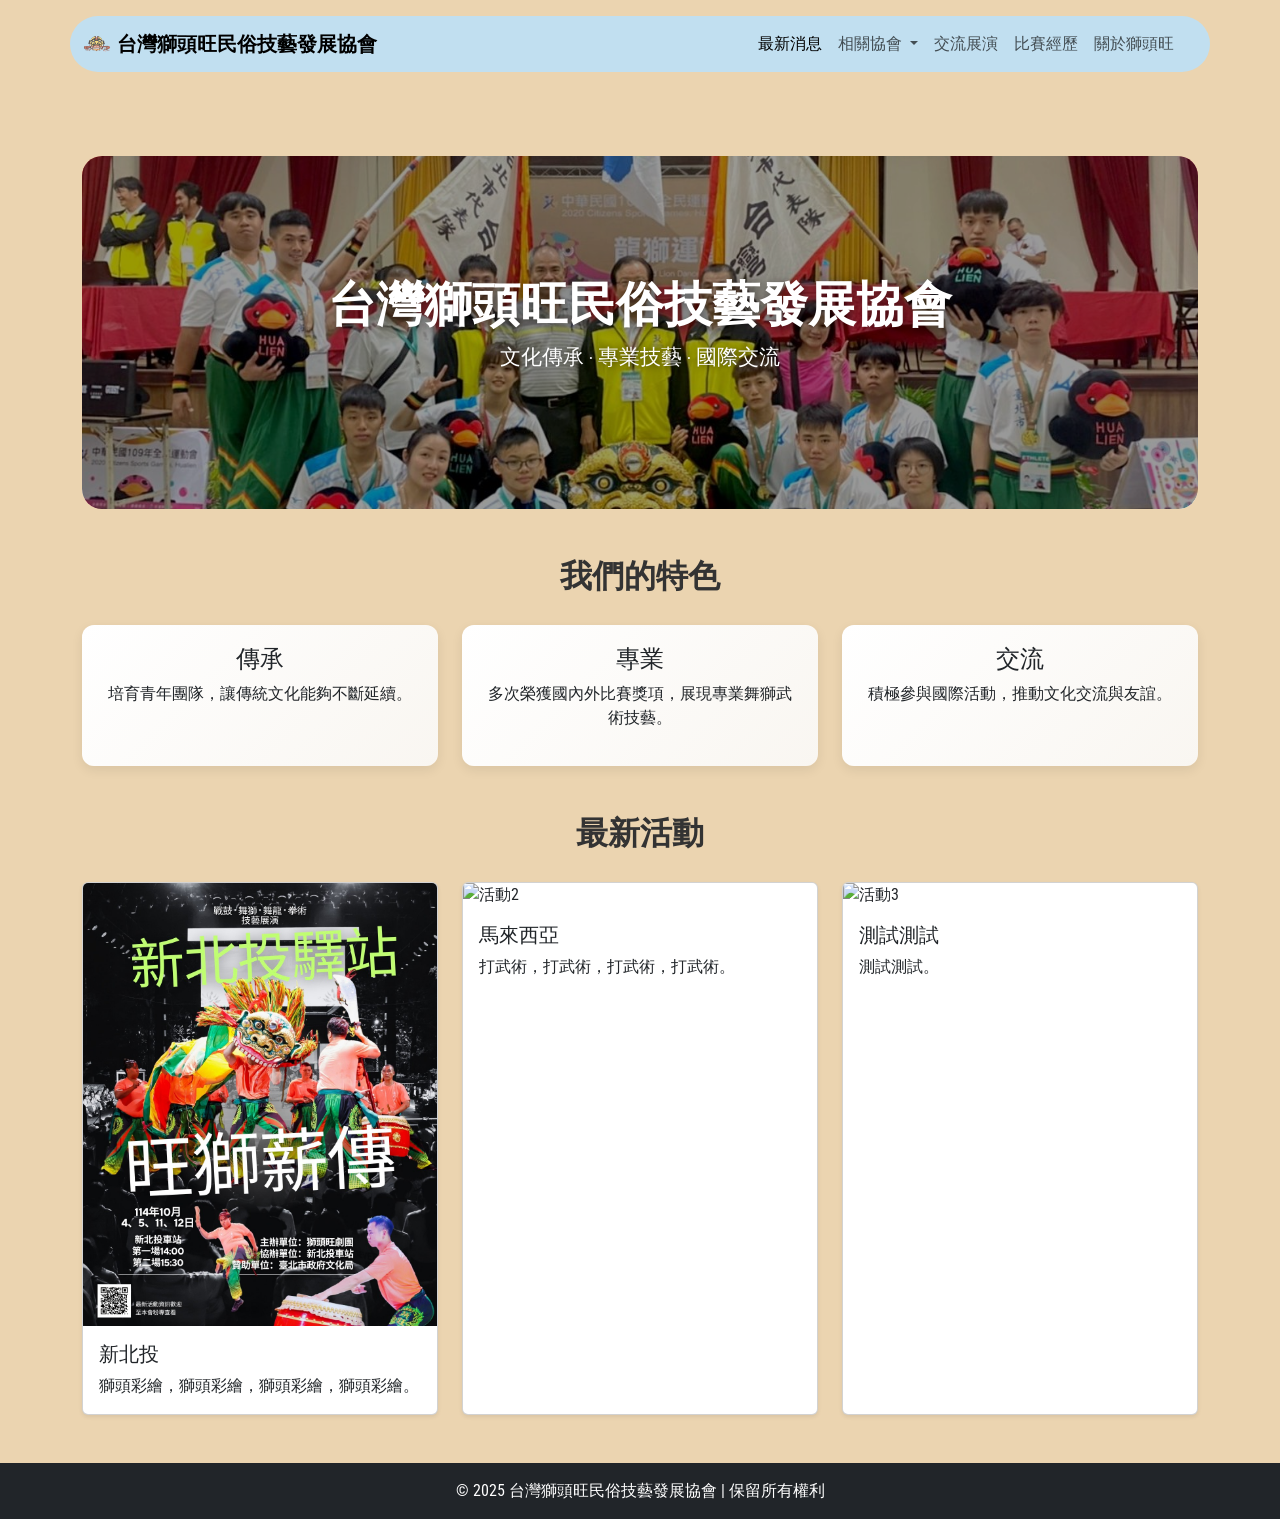
==== index.html @ 50d02a71 "first" ====
<!DOCTYPE html>
<html lang="zh">
<head>
    <meta charset="UTF-8">
    <meta name="viewport" content="width=device-width, initial-scale=1.0">
    <title>獅頭旺</title>

    <!-- Bootstrap -->
    <link href="https://cdn.jsdelivr.net/npm/bootstrap@5.3.0-alpha1/dist/css/bootstrap.min.css" rel="stylesheet"
        integrity="sha384-GLhlTQ8iRABdZLl6O3oVMWSktQOp6b7In1Zl3/Jr59b6EGGoI1aFkw7cmDA6j6gD" crossorigin="anonymous">
    <script src="https://cdn.jsdelivr.net/npm/bootstrap@5.3.0-alpha1/dist/js/bootstrap.bundle.min.js"
        integrity="sha384-w76AqPfDkMBDXo30jS1Sgez6pr3x5MlQ1ZAGC+nuZB+EYdgRZgiwxhTBTkF7CXvN"
        crossorigin="anonymous"></script>

    <link rel="stylesheet" href="lion.css">
    <link href="https://fonts.googleapis.com/css2?family=Roboto+Condensed:wght@400;700&display=swap" rel="stylesheet">

</head>
<body style="background-color: #ebd4b0; padding-top: 0px;">
<nav class="navbar navbar-light fixed-top navbar-expand-lg rounded-pill container mt-3" style="background-color: #C1DFF0;">
    <div class="container-fluid">
        <a class="navbar-brand fw-bold" href="index.html">
            <img src="lion.png" alt="" width="30" height="24" class="d-inline-block align-text-top">
            台灣獅頭旺民俗技藝發展協會
        </a>

        <button class="navbar-toggler" type="button" data-bs-toggle="offcanvas" data-bs-target="#offcanvasNavbar" aria-controls="offcanvasNavbar">
            <span class="navbar-toggler-icon"></span>
        </button>

        <div class="offcanvas offcanvas-end" tabindex="-1" id="offcanvasNavbar" aria-labelledby="offcanvasNavbarLabel">
            <div class="offcanvas-header">
                <h5 class="offcanvas-title" id="offcanvasNavbarLabel">台灣獅頭旺民俗技藝發展協會</h5>
                <button type="button" class="btn-close text-reset" data-bs-dismiss="offcanvas" aria-label="Close"></button>
            </div>

            <div class="offcanvas-body">
                <ul class="navbar-nav justify-content-end flex-grow-1 pe-3">
                <li class="nav-item">
                    <a class="nav-link active" aria-current="page" href="index.html">最新消息</a>
                </li>
                <li class="nav-item dropdown">
                    <a class="nav-link dropdown-toggle" href="#" id="offcanvasNavbarDropdown" role="button" data-bs-toggle="dropdown" aria-expanded="false">
                    相關協會
                    </a>
                    <ul class="dropdown-menu" aria-labelledby="offcanvasNavbarDropdown">
                        <li><a class="dropdown-item" href="https://grouptw.moi.gov.tw/SearchGroup?size=10&page=1&IsQuery=true&tab=little&Q_Name=%E4%B8%AD%E8%8F%AF%E5%8F%B0%E5%8C%97%E4%BA%94%E7%A5%96%E6%8B%B3%E5%8D%94%E6%9C%83&Q_Type=%E7%A4%BE%E6%9C%83%E5%9C%98%E9%AB%94" target="_blank">中華台北五祖拳協會</a></li>
                        <li><a class="dropdown-item" href="https://grouptw.moi.gov.tw/SearchGroup?size=10&page=1&IsQuery=true&tab=little&Q_Name=%E4%B8%AD%E8%8F%AF%E9%9D%92%E5%B9%B4%E6%8A%80%E8%97%9D%E4%BF%83%E9%80%B2%E6%9C%83&Q_Type=%E7%A4%BE%E6%9C%83%E5%9C%98%E9%AB%94" target="_blank">中華青年技藝促進會</a></li>
                        <li><a class="dropdown-item" href="https://map.dosw.gov.taipei/taipeiWelfare_map/all_new/corporation_map.aspx#">台北市客家獅技藝協會</a></li>
                        <li><a class="dropdown-item" href="https://btsp.tw/" target="_blank">台北市北投區體育會國術委員會</a></li>
                        <li><a class="dropdown-item" href="https://btsp.tw/" target="_blank">台北市北投區體育會龍獅武術運動委員會</a></li>
                        <li><a class="dropdown-item" href="https://eculture.gov.taipei/groups/zh-tw/groupdata/186" target="_blank">獅頭旺劇團</a></li>
                    <!-- <li><hr class="dropdown-divider"></li> -->
                    </ul>
                </li>
                <li class="nav-item">
                    <a class="nav-link" href="event.html">交流展演</a>
                </li>
                <li class="nav-item">
                    <a class="nav-link" href="contest.html">比賽經歷</a>
                </li>
                <li class="nav-item">
                    <a class="nav-link" href="about.html">關於獅頭旺</a>
                </li>
                </ul>
                <!-- <form class="d-flex">
                <input class="form-control me-2" type="search" placeholder="Search" aria-label="Search">
                <button class="btn btn-outline-success" type="submit">Search</button>
                </form> -->
            </div>

        </div>

    </div>
</nav>

<!-- Hero 區 -->
<div class="container my-5 pt-5">
    <div class="hero">
        <h1>台灣獅頭旺民俗技藝發展協會</h1>
        <p>文化傳承 ‧ 專業技藝 ‧ 國際交流</p>
        <!-- <a href="#about" class="btn btn-warning mt-3">了解更多</a> -->
    </div>
</div>

<!-- 三大特色 -->
<div class="container my-5">
    <h2 class="section-title text-center">我們的特色</h2>
    <div class="row g-4">
        <div class="col-md-4">
            <div class="feature-card h-100 text-center">
                <h4>傳承</h4>
                <p>培育青年團隊，讓傳統文化能夠不斷延續。</p>
            </div>
        </div>
        <div class="col-md-4">
            <div class="feature-card h-100 text-center">
                <h4>專業</h4>
                <p>多次榮獲國內外比賽獎項，展現專業舞獅武術技藝。</p>
            </div>
        </div>
        <div class="col-md-4">
            <div class="feature-card h-100 text-center">
                <h4>交流</h4>
                <p>積極參與國際活動，推動文化交流與友誼。</p>
            </div>
        </div>
    </div>
</div>

<!-- 最新活動 -->
<div class="container my-5">
    <h2 class="section-title text-center">最新活動</h2>
    <div class="row g-4">
        <div class="col-md-4">
            <div class="card h-100 shadow-sm">
                <img src="10m.jpg" class="card-img-top" alt="活動1">
                <div class="card-body">
                    <h5 class="card-title">新北投</h5>
                    <p class="card-text">獅頭彩繪，獅頭彩繪，獅頭彩繪，獅頭彩繪。</p>
                </div>
            </div>
        </div>
        <div class="col-md-4">
            <div class="card h-100 shadow-sm">
                <img src="event2.jpg" class="card-img-top" alt="活動2">
                <div class="card-body">
                    <h5 class="card-title">馬來西亞</h5>
                    <p class="card-text">打武術，打武術，打武術，打武術。</p>
                </div>
            </div>
        </div>
        <div class="col-md-4">
            <div class="card h-100 shadow-sm">
                <img src="event3.jpg" class="card-img-top" alt="活動3">
                <div class="card-body">
                    <h5 class="card-title">測試測試</h5>
                    <p class="card-text">測試測試。</p>
                </div>
            </div>
        </div>
    </div>
</div>

    <!-- <div class="album py-5 bg-light">
        <div class="container">

            <div class="row row-cols-1 row-cols-sm-2 row-cols-md-3 g-3">
                <div class="col">
                    <div class="card shadow-sm h-100">
                        <svg class="bd-placeholder-img card-img-top" width="100%" height="225" xmlns="http://www.w3.org/2000/svg" role="img" aria-label="Placeholder: Thumbnail" preserveAspectRatio="xMidYMid slice" focusable="false">
                            <title>敬請期待</title>
                            <rect width="100%" height="100%" fill="#55595c"/>
                            <text x="50%" y="50%" fill="#eceeef" dy=".3em">敬請期待</text>
                        </svg>

                        <div class="card-body">
                            <p class="card-text">測試中</p>
                            <div class="d-flex justify-content-between align-items-center">
                                <div class="btn-group">
                                    <a href="https://www.facebook.com/taiwanlionassociation" target="_blank" class="btn btn-primary">fb</a>
                                    <a href="https://www.instagram.com/hungwending66?utm_source=ig_web_button_share_sheet&igsh=NXcxdjkwZXE1Zjk=" target="_blank" class="btn btn-danger">ig</a>
                                </div>
                                <small class="text-muted">測試</small>
                            </div>
                        </div>
                    </div>
                </div>
                <div class="col">
                    <div class="card shadow-sm  h-100">
                        <img src="10m.jpg" class="card-img-top" alt="Thumbnail">

                        <div class="card-body">
                            <p class="card-text">
                                相揪來弄獅啦!!<br>
                                10月4日 (星期六)<br>
                                10月5日 (星期日)<br>
                                10月11日 (星期六)<br>
                                10月12日 (星期日)<br>
                                下午14:00與15:30在新北投車站都有演出喔!<br>
                                欣賞演出以外還可以體驗小舞獅,車站內也有獅頭面具彩繪!<br>
                                歡迎大小朋友一起來找我們玩喔😄<br>
                                不用報名,免費參與,獅頭面具數量有限，請大家把握機會!!
                            </p>
                            <div class="d-flex justify-content-between align-items-center">
                                <div class="btn-group">
                                    <a href="https://www.facebook.com/share/p/173erejMoq/" target="_blank" class="btn btn-primary">fb</a>
                                    <a href="https://www.instagram.com/hungwending66?utm_source=ig_web_button_share_sheet&igsh=NXcxdjkwZXE1Zjk=" target="_blank" class="btn btn-danger">ig</a>
                                </div>
                                <small class="text-muted">2025/09/27 發布</small>
                            </div>
                        </div>
                    </div>
                </div>
                <div class="col">
                    <div class="card shadow-sm h-100">
                        <svg class="bd-placeholder-img card-img-top" width="100%" height="225" xmlns="http://www.w3.org/2000/svg" role="img" aria-label="Placeholder: Thumbnail" preserveAspectRatio="xMidYMid slice" focusable="false">
                            <title>敬請期待</title>
                            <rect width="100%" height="100%" fill="#55595c"/>
                            <text x="50%" y="50%" fill="#eceeef" dy=".3em">敬請期待</text>
                        </svg>

                        <div class="card-body">
                            <p class="card-text">測試中</p>
                            <div class="d-flex justify-content-between align-items-center">
                                <div class="btn-group">
                                    <a href="https://www.facebook.com/taiwanlionassociation" target="_blank" class="btn btn-primary">fb</a>
                                    <a href="https://www.instagram.com/hungwending66?utm_source=ig_web_button_share_sheet&igsh=NXcxdjkwZXE1Zjk=" target="_blank" class="btn btn-danger">ig</a>
                                </div>
                                <small class="text-muted">測試</small>
                            </div>
                        </div>
                    </div>
                </div>

                <div class="col">
                    <div class="card shadow-sm">
                        <svg class="bd-placeholder-img card-img-top" width="100%" height="225" xmlns="http://www.w3.org/2000/svg" role="img" aria-label="Placeholder: Thumbnail" preserveAspectRatio="xMidYMid slice" focusable="false"><title>Placeholder</title><rect width="100%" height="100%" fill="#55595c"/><text x="50%" y="50%" fill="#eceeef" dy=".3em">Thumbnail</text></svg>

                        <div class="card-body">
                            <p class="card-text">This is a wider card with supporting text below as a natural lead-in to additional content. This content is a little bit longer.</p>
                            <div class="d-flex justify-content-between align-items-center">
                                <div class="btn-group">
                                    <button type="button" class="btn btn-sm btn-outline-secondary">View</button>
                                    <button type="button" class="btn btn-sm btn-outline-secondary">Edit</button>
                                </div>
                                <small class="text-muted">9 mins</small>
                            </div>
                        </div>
                    </div>
                </div>
                <div class="col">
          <div class="card shadow-sm">
            <svg class="bd-placeholder-img card-img-top" width="100%" height="225" xmlns="http://www.w3.org/2000/svg" role="img" aria-label="Placeholder: Thumbnail" preserveAspectRatio="xMidYMid slice" focusable="false"><title>Placeholder</title><rect width="100%" height="100%" fill="#55595c"/><text x="50%" y="50%" fill="#eceeef" dy=".3em">Thumbnail</text></svg>

            <div class="card-body">
              <p class="card-text">This is a wider card with supporting text below as a natural lead-in to additional content. This content is a little bit longer.</p>
              <div class="d-flex justify-content-between align-items-center">
                <div class="btn-group">
                  <button type="button" class="btn btn-sm btn-outline-secondary">View</button>
                  <button type="button" class="btn btn-sm btn-outline-secondary">Edit</button>
                </div>
                <small class="text-muted">9 mins</small>
              </div>
            </div>
          </div>
                </div>
                <div class="col">
          <div class="card shadow-sm">
            <svg class="bd-placeholder-img card-img-top" width="100%" height="225" xmlns="http://www.w3.org/2000/svg" role="img" aria-label="Placeholder: Thumbnail" preserveAspectRatio="xMidYMid slice" focusable="false"><title>Placeholder</title><rect width="100%" height="100%" fill="#55595c"/><text x="50%" y="50%" fill="#eceeef" dy=".3em">Thumbnail</text></svg>

            <div class="card-body">
              <p class="card-text">This is a wider card with supporting text below as a natural lead-in to additional content. This content is a little bit longer.</p>
              <div class="d-flex justify-content-between align-items-center">
                <div class="btn-group">
                  <button type="button" class="btn btn-sm btn-outline-secondary">View</button>
                  <button type="button" class="btn btn-sm btn-outline-secondary">Edit</button>
                </div>
                <small class="text-muted">9 mins</small>
              </div>
            </div>
          </div>
                </div>

                <div class="col">
          <div class="card shadow-sm">
            <svg class="bd-placeholder-img card-img-top" width="100%" height="225" xmlns="http://www.w3.org/2000/svg" role="img" aria-label="Placeholder: Thumbnail" preserveAspectRatio="xMidYMid slice" focusable="false"><title>Placeholder</title><rect width="100%" height="100%" fill="#55595c"/><text x="50%" y="50%" fill="#eceeef" dy=".3em">Thumbnail</text></svg>

            <div class="card-body">
              <p class="card-text">This is a wider card with supporting text below as a natural lead-in to additional content. This content is a little bit longer.</p>
              <div class="d-flex justify-content-between align-items-center">
                <div class="btn-group">
                  <button type="button" class="btn btn-sm btn-outline-secondary">View</button>
                  <button type="button" class="btn btn-sm btn-outline-secondary">Edit</button>
                </div>
                <small class="text-muted">9 mins</small>
              </div>
            </div>
          </div>
                </div>
                <div class="col">
          <div class="card shadow-sm">
            <svg class="bd-placeholder-img card-img-top" width="100%" height="225" xmlns="http://www.w3.org/2000/svg" role="img" aria-label="Placeholder: Thumbnail" preserveAspectRatio="xMidYMid slice" focusable="false"><title>Placeholder</title><rect width="100%" height="100%" fill="#55595c"/><text x="50%" y="50%" fill="#eceeef" dy=".3em">Thumbnail</text></svg>

            <div class="card-body">
              <p class="card-text">This is a wider card with supporting text below as a natural lead-in to additional content. This content is a little bit longer.</p>
              <div class="d-flex justify-content-between align-items-center">
                <div class="btn-group">
                  <button type="button" class="btn btn-sm btn-outline-secondary">View</button>
                  <button type="button" class="btn btn-sm btn-outline-secondary">Edit</button>
                </div>
                <small class="text-muted">9 mins</small>
              </div>
            </div>
          </div>
                </div>
                <div class="col">
          <div class="card shadow-sm">
            <svg class="bd-placeholder-img card-img-top" width="100%" height="225" xmlns="http://www.w3.org/2000/svg" role="img" aria-label="Placeholder: Thumbnail" preserveAspectRatio="xMidYMid slice" focusable="false"><title>Placeholder</title><rect width="100%" height="100%" fill="#55595c"/><text x="50%" y="50%" fill="#eceeef" dy=".3em">Thumbnail</text></svg>

            <div class="card-body">
              <p class="card-text">This is a wider card with supporting text below as a natural lead-in to additional content. This content is a little bit longer.</p>
              <div class="d-flex justify-content-between align-items-center">
                <div class="btn-group">
                  <button type="button" class="btn btn-sm btn-outline-secondary">View</button>
                  <button type="button" class="btn btn-sm btn-outline-secondary">Edit</button>
                </div>
                <small class="text-muted">9 mins</small>
              </div>
            </div>
          </div>
                </div>
            </div>
        </div>
    </div> -->

<!-- Footer -->
    <footer class="bg-dark text-white text-center py-3">
        <p class="mb-0">© 2025 台灣獅頭旺民俗技藝發展協會 | 保留所有權利</p>
    </footer>

</body>
</html>
---- lion.css ----
html,body{
    width: 100%;
    height: 100%;

    padding-top: 60px; /* 導覽列高度 */

    font-family:"Roboto Condensed", sans-serif;

    .hero {
        position: relative; /* 讓 ::before 能定位 */
        background: url("hero.jpg") center/cover no-repeat;
        color: white;
        text-align: center;
        padding: 120px 20px;
        border-radius: 20px;
        overflow: hidden; /* 避免遮罩溢出 */
    }
    /* 加遮罩 */
    .hero::before {
        content: "";
        position: absolute;
        inset: 0; /* 等同 top:0; right:0; bottom:0; left:0; */
        background-color: rgba(0, 0, 0, 0.4); /* 黑色透明層，0.4 可調亮暗 */
        border-radius: 20px; /* 要跟 .hero 一樣圓角 */
        z-index: 0;
    }
    /* 確保文字在遮罩上層 */
    .hero h1,
    .hero p {
        position: relative;
        z-index: 1;
    }
    .hero h1 {
        font-size: 3rem;
        font-weight: 700;
        text-shadow: 2px 2px 10px rgba(0,0,0,0.5);
    }
    .hero p {
        font-size: 1.3rem;
        text-shadow: 1px 1px 6px rgba(0,0,0,0.5);
    }

    .section-title {
        font-weight: 700;
        margin-bottom: 30px;
        color: #333;
    }
    .feature-card {
        border: none;
        border-radius: 12px;
        background: linear-gradient(135deg, #fff, #f9f6f1);
        box-shadow: 0 4px 12px rgba(0,0,0,0.08);
        padding: 20px;
        transition: transform 0.2s ease, box-shadow 0.2s ease;
    }
    .feature-card:hover {
        transform: translateY(-5px);
        box-shadow: 0 8px 20px rgba(0,0,0,0.15);
    }
}
/* .bd-placeholder-img {
        font-size: 1.125rem;
        text-anchor: middle;
        -webkit-user-select: none;
        -moz-user-select: none;
        user-select: none;
    } */
/* #loin { 
    width: 100%;
    height: 100%;
} */

/* 在不同螢幕尺寸下調整高度 */
@media (max-width: 768px) { /* 最大螢幕寬度為 768px（行動裝置） */
    .mobile {
        height: 60vh !important; /* 在行動裝置上，高度為 60vh */
    }
    /* .bd-placeholder-img-lg {
        font-size: 3.5rem;
    } */
}
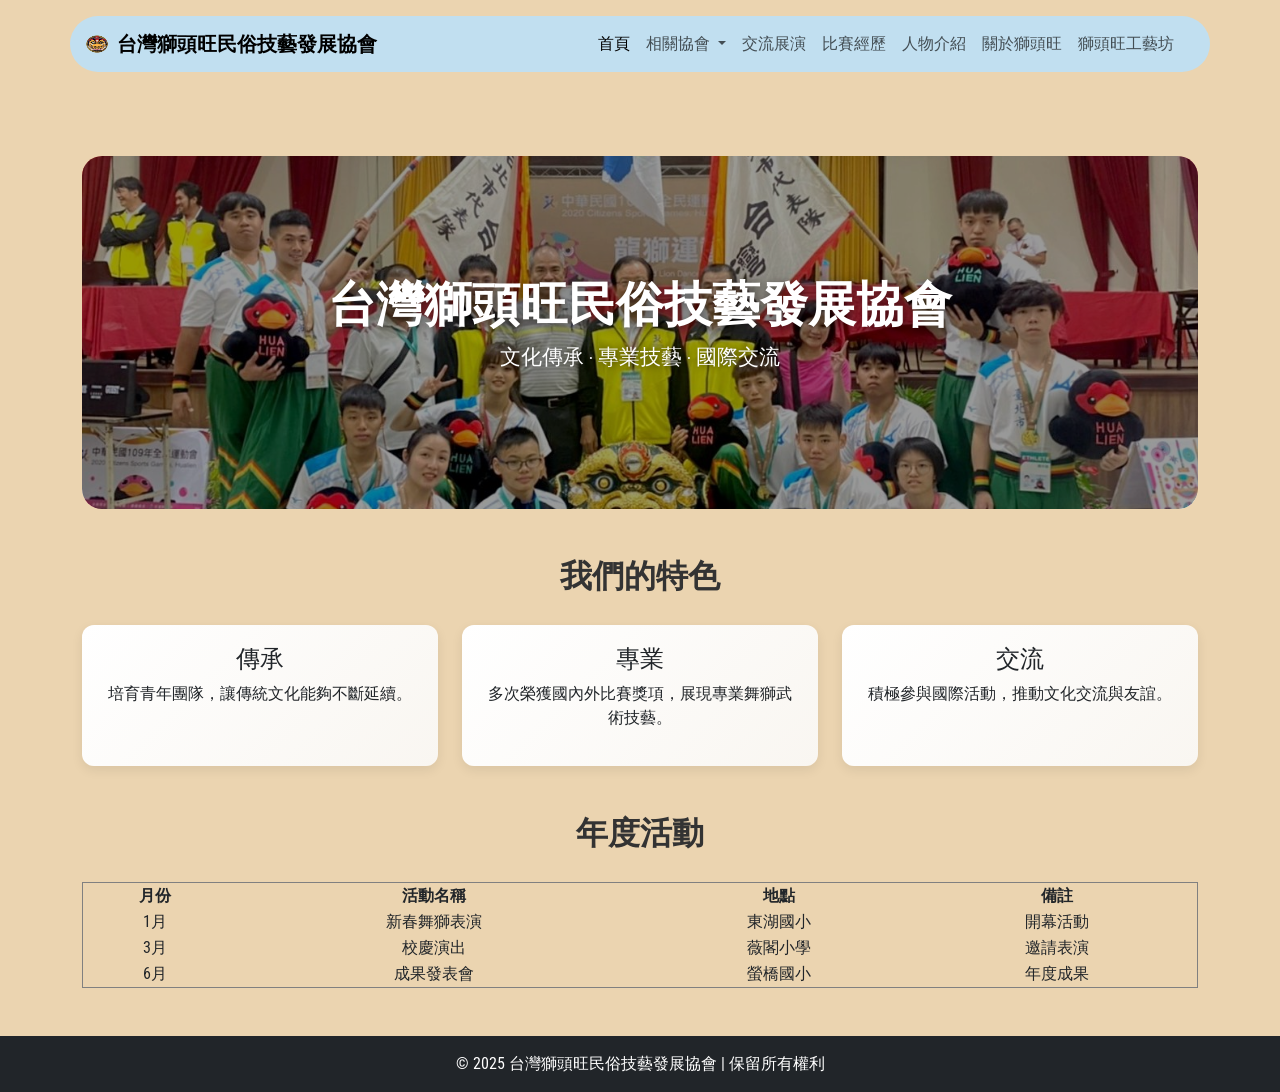
==== commit b90535f7: "logo update & basic prototyping" ====
--- a/index.html
+++ b/index.html
@@ -20,7 +20,7 @@
 <nav class="navbar navbar-light fixed-top navbar-expand-lg rounded-pill container mt-3" style="background-color: #C1DFF0;">
     <div class="container-fluid">
         <a class="navbar-brand fw-bold" href="index.html">
-            <img src="lion.png" alt="" width="30" height="24" class="d-inline-block align-text-top">
+            <img src="wang0.png" alt="" width="30" height="24" class="d-inline-block align-text-top">
             台灣獅頭旺民俗技藝發展協會
         </a>
 
@@ -37,7 +37,7 @@
             <div class="offcanvas-body">
                 <ul class="navbar-nav justify-content-end flex-grow-1 pe-3">
                 <li class="nav-item">
-                    <a class="nav-link active" aria-current="page" href="index.html">最新消息</a>
+                    <a class="nav-link active" aria-current="page" href="index.html">首頁</a>
                 </li>
                 <li class="nav-item dropdown">
                     <a class="nav-link dropdown-toggle" href="#" id="offcanvasNavbarDropdown" role="button" data-bs-toggle="dropdown" aria-expanded="false">
@@ -60,7 +60,13 @@
                     <a class="nav-link" href="contest.html">比賽經歷</a>
                 </li>
                 <li class="nav-item">
+                    <a class="nav-link" href="people.html">人物介紹</a>
+                </li>
+                <li class="nav-item">
                     <a class="nav-link" href="about.html">關於獅頭旺</a>
+                </li>
+                <li class="nav-item">
+                    <a class="nav-link" href="shop.html">獅頭旺工藝坊</a>
                 </li>
                 </ul>
                 <!-- <form class="d-flex">
@@ -110,8 +116,8 @@
 
 <!-- 最新活動 -->
 <div class="container my-5">
-    <h2 class="section-title text-center">最新活動</h2>
-    <div class="row g-4">
+    <h2 class="section-title text-center">年度活動</h2>
+    <!-- <div class="row g-4">
         <div class="col-md-4">
             <div class="card h-100 shadow-sm">
                 <img src="10m.jpg" class="card-img-top" alt="活動1">
@@ -139,7 +145,33 @@
                 </div>
             </div>
         </div>
-    </div>
+    </div> -->
+    <table border="1" style="width:100%; border-collapse: collapse; text-align:center;">
+    <tr>
+        <th>月份</th>
+        <th>活動名稱</th>
+        <th>地點</th>
+        <th>備註</th>
+    </tr>
+    <tr>
+        <td>1月</td>
+        <td>新春舞獅表演</td>
+        <td>東湖國小</td>
+        <td>開幕活動</td>
+    </tr>
+    <tr>
+        <td>3月</td>
+        <td>校慶演出</td>
+        <td>薇閣小學</td>
+        <td>邀請表演</td>
+    </tr>
+    <tr>
+        <td>6月</td>
+        <td>成果發表會</td>
+        <td>螢橋國小</td>
+        <td>年度成果</td>
+    </tr>
+</table>
 </div>
 
     <!-- <div class="album py-5 bg-light">
